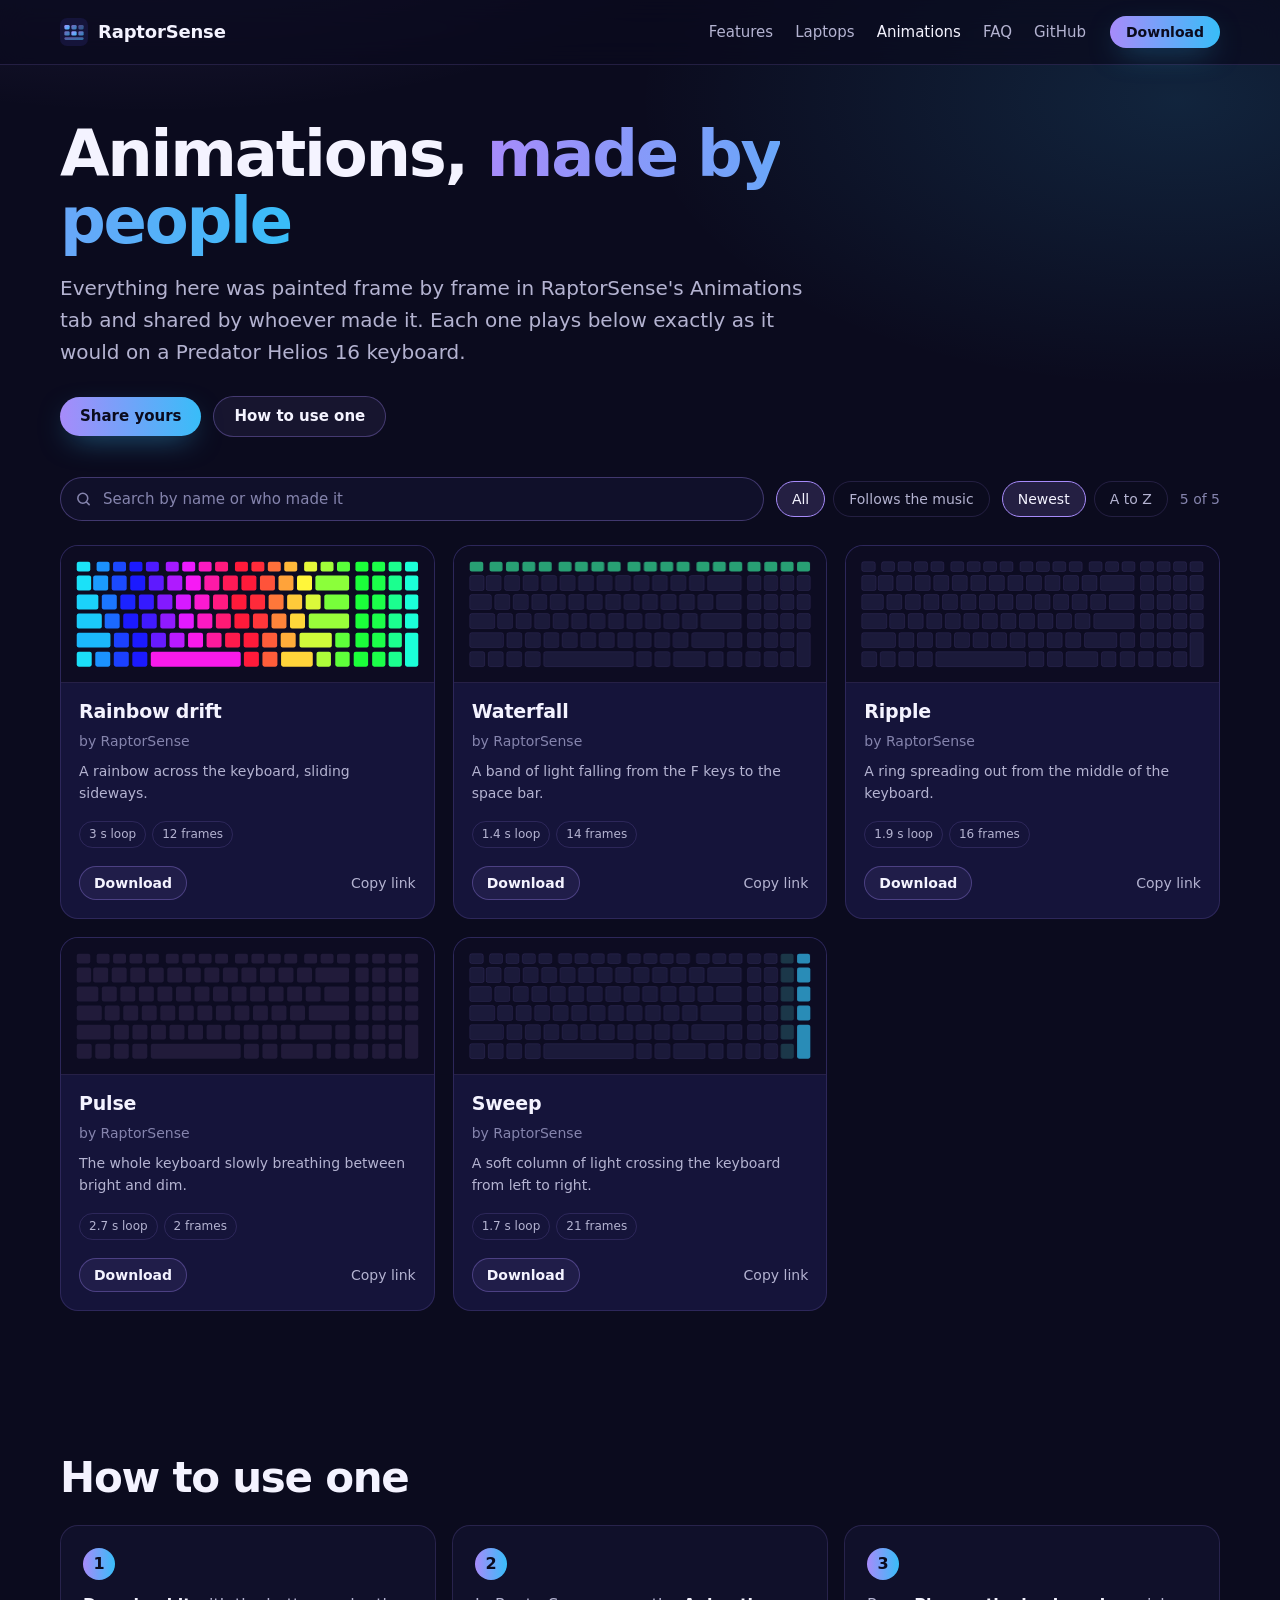
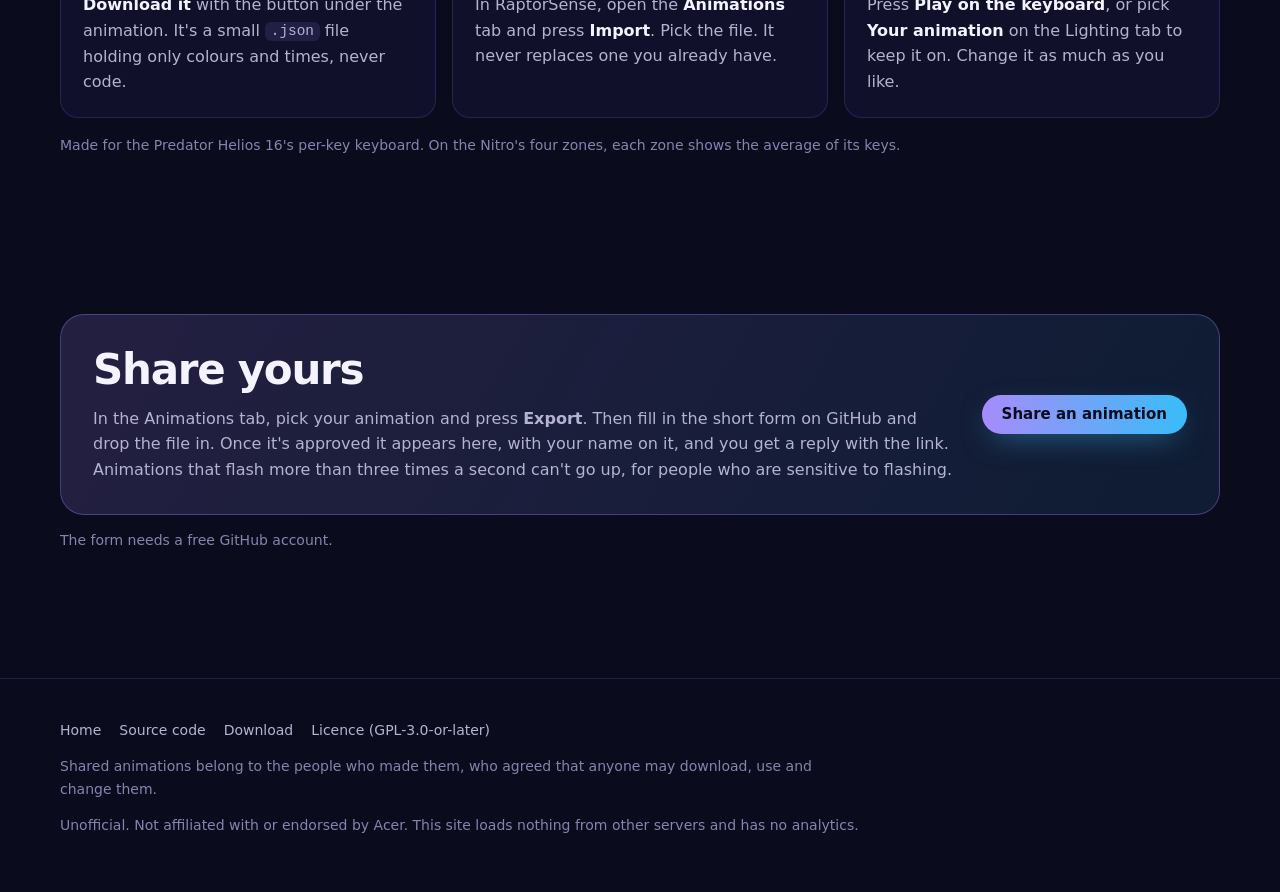
==== site/animations.html @ 30333f9c "A website, with a page of animations people share site/ is published to GitHub Pages (aaronparayil.g" ====
<!doctype html>
<html lang="en">
<head>
  <meta charset="utf-8">
  <meta name="viewport" content="width=device-width, initial-scale=1">
  <title>Animations · RaptorSense</title>
  <meta name="description" content="Keyboard animations made with RaptorSense's animation builder and shared by the people who made them. Watch them play, download one, and share your own.">
  <meta property="og:title" content="RaptorSense animations">
  <meta property="og:description" content="Keyboard animations made in RaptorSense, shared by the people who made them.">
  <meta property="og:image" content="https://aaronparayil.github.io/RaptorSense/media/animations.png">
  <meta name="theme-color" content="#0b0b1e">
  <link rel="icon" href="favicon.svg" type="image/svg+xml">
  <link rel="stylesheet" href="assets/style.css">
  <script type="module" src="assets/animations.js"></script>
</head>
<body>
  <header class="top">
    <div class="wrap">
      <a class="brand" href="./"><svg viewBox="0 0 32 32" aria-hidden="true"><use href="#logo"/></svg>RaptorSense</a>
      <nav class="nav" aria-label="Main">
        <a class="wide" href="./#features">Features</a>
        <a class="wide" href="./#laptops">Laptops</a>
        <a href="animations.html" aria-current="page">Animations</a>
        <a class="wide" href="./#faq">FAQ</a>
        <a href="https://github.com/aaronparayil/RaptorSense">GitHub</a>
      </nav>
      <a class="btn primary" href="https://github.com/aaronparayil/RaptorSense/releases/latest">Download</a>
    </div>
  </header>

  <svg width="0" height="0" style="position:absolute" aria-hidden="true">
    <symbol id="logo" viewBox="0 0 32 32">
      <defs><linearGradient id="lg" x1="0" y1="0" x2="1" y2="1"><stop offset="0" stop-color="#a78bfa"/><stop offset="1" stop-color="#38bdf8"/></linearGradient></defs>
      <rect width="32" height="32" rx="8" fill="#15143a"/>
      <g fill="url(#lg)"><rect x="5" y="8" width="6" height="5" rx="1.5"/><rect x="13" y="8" width="6" height="5" rx="1.5" opacity=".7"/><rect x="21" y="8" width="6" height="5" rx="1.5" opacity=".45"/><rect x="5" y="15" width="6" height="5" rx="1.5" opacity=".7"/><rect x="13" y="15" width="6" height="5" rx="1.5"/><rect x="21" y="15" width="6" height="5" rx="1.5" opacity=".7"/><rect x="5" y="22" width="22" height="3" rx="1.5" opacity=".55"/></g>
    </symbol>
  </svg>

  <main>
    <div class="page-head">
      <div class="wrap">
        <h1>Animations, <span class="grad">made by people</span></h1>
        <p class="lead">Everything here was painted frame by frame in RaptorSense's Animations tab and shared by whoever made it. Each one plays below exactly as it would on a Predator Helios 16 keyboard.</p>
        <div class="actions">
          <a class="btn primary" href="#share">Share yours</a>
          <a class="btn" href="#use">How to use one</a>
        </div>
      </div>
    </div>

    <section class="tight" aria-label="Shared animations">
      <div class="wrap">
        <div class="toolbar">
          <label class="search">
            <span class="visually-hidden">Search animations</span>
            <svg viewBox="0 0 24 24" fill="none" stroke="currentColor" stroke-width="2.2" stroke-linecap="round" aria-hidden="true"><circle cx="11" cy="11" r="7"/><path d="m20 20-3.5-3.5"/></svg>
            <input id="search" type="search" placeholder="Search by name or who made it" autocomplete="off">
          </label>
          <div class="chips" role="group" aria-label="Show">
            <button class="chip" type="button" data-filter="all" aria-pressed="true">All</button>
            <button class="chip" type="button" data-filter="music" aria-pressed="false">Follows the music</button>
          </div>
          <div class="chips" role="group" aria-label="Order">
            <button class="chip" type="button" data-sort="new" aria-pressed="true">Newest</button>
            <button class="chip" type="button" data-sort="name" aria-pressed="false">A to Z</button>
          </div>
          <span class="count" id="count" aria-live="polite"></span>
        </div>
        <div class="anims" id="anims"></div>
        <p class="empty" id="empty" hidden>Nothing matches that. <button class="link-btn" type="button" id="clear">Show everything</button></p>
        <noscript><p class="empty">The animations play with JavaScript on. You can still download them from <a href="https://github.com/aaronparayil/RaptorSense/tree/main/site/animations">the folder on GitHub</a>.</p></noscript>
      </div>
    </section>

    <section id="use">
      <div class="wrap">
        <h2 style="margin-bottom:24px">How to use one</h2>
        <ol class="steps">
          <li><b>Download it</b> with the button under the animation. It's a small <code>.json</code> file holding only colours and times, never code.</li>
          <li>In RaptorSense, open the <b>Animations</b> tab and press <b>Import</b>. Pick the file. It never replaces one you already have.</li>
          <li>Press <b>Play on the keyboard</b>, or pick <b>Your animation</b> on the Lighting tab to keep it on. Change it as much as you like.</li>
        </ol>
        <p class="small" style="margin-top:16px">Made for the Predator Helios 16's per-key keyboard. On the Nitro's four zones, each zone shows the average of its keys.</p>
      </div>
    </section>

    <section id="share">
      <div class="wrap">
        <div class="callout">
          <div>
            <h2>Share yours</h2>
            <p>In the Animations tab, pick your animation and press <b>Export</b>. Then fill in the short form on GitHub and drop the file in. Once it's approved it appears here, with your name on it, and you get a reply with the link. Animations that flash more than three times a second can't go up, for people who are sensitive to flashing.</p>
          </div>
          <div class="actions">
            <a class="btn primary" href="https://github.com/aaronparayil/RaptorSense/issues/new?template=share-animation.yml">Share an animation</a>
          </div>
        </div>
        <p class="small" style="margin-top:14px">The form needs a free GitHub account.</p>
      </div>
    </section>
  </main>

  <footer>
    <div class="wrap">
      <nav aria-label="More">
        <a href="./">Home</a>
        <a href="https://github.com/aaronparayil/RaptorSense">Source code</a>
        <a href="https://github.com/aaronparayil/RaptorSense/releases/latest">Download</a>
        <a href="https://github.com/aaronparayil/RaptorSense/blob/main/LICENSE">Licence (GPL-3.0-or-later)</a>
      </nav>
      <p>Shared animations belong to the people who made them, who agreed that anyone may download, use and change them.</p>
      <p>Unofficial. Not affiliated with or endorsed by Acer. This site loads nothing from other servers and has no analytics.</p>
    </div>
  </footer>
</body>
</html>
---- site/assets/style.css ----
/* RaptorSense website. The "Aurora" look of the app: deep indigo, a violet-to-sky accent, soft cards. */
:root {
  --ground: #0b0b1e;
  --ground-2: #10102a;
  --card: #15143a;
  --card-2: #1b1a48;
  --line: rgba(167, 139, 250, 0.16);
  --line-strong: rgba(167, 139, 250, 0.32);
  --text: #f4f3ff;
  --muted: #b4b3d1;
  --faint: #8584ad;
  --violet: #a78bfa;
  --sky: #38bdf8;
  --warm: #fdba74;
  --accent: linear-gradient(90deg, var(--violet), var(--sky));
  --radius: 18px;
  --radius-s: 12px;
  --shadow: 0 24px 60px -24px rgba(0, 0, 0, 0.7);
  --font: "Segoe UI Variable Text", "Segoe UI", system-ui, -apple-system, "Helvetica Neue", Roboto, sans-serif;
  --font-display: "Segoe UI Variable Display", "Segoe UI", system-ui, -apple-system, "Helvetica Neue", Roboto, sans-serif;
  --mono: ui-monospace, "Cascadia Mono", "SF Mono", Consolas, monospace;
  color-scheme: dark;
}

* { box-sizing: border-box; }

html { scroll-behavior: smooth; scroll-padding-top: 84px; }
@media (prefers-reduced-motion: reduce) { html { scroll-behavior: auto; } }

body {
  margin: 0;
  background:
    radial-gradient(1100px 520px at 12% -8%, rgba(167, 139, 250, 0.20), transparent 60%),
    radial-gradient(900px 480px at 92% 4%, rgba(56, 189, 248, 0.14), transparent 60%),
    var(--ground);
  background-repeat: no-repeat;
  color: var(--text);
  font: 16px/1.6 var(--font);
  -webkit-font-smoothing: antialiased;
}

a { color: var(--sky); text-decoration: none; }
a:hover { text-decoration: underline; text-underline-offset: 3px; }
img { max-width: 100%; display: block; }
code { font-family: var(--mono); font-size: 0.9em; background: rgba(167, 139, 250, 0.12); padding: 0.1em 0.4em; border-radius: 6px; }

:focus-visible { outline: 2px solid var(--sky); outline-offset: 3px; border-radius: 6px; }

.wrap { width: min(1160px, 100% - 32px); margin-inline: auto; }

/* Top bar */
.top {
  position: sticky; top: 0; z-index: 10;
  backdrop-filter: blur(14px); -webkit-backdrop-filter: blur(14px);
  background: rgba(11, 11, 30, 0.72);
  border-bottom: 1px solid var(--line);
}
.top .wrap { display: flex; align-items: center; gap: 24px; height: 64px; }
.brand { display: flex; align-items: center; gap: 10px; color: var(--text); font: 650 18px/1 var(--font-display); letter-spacing: -0.01em; }
.brand:hover { text-decoration: none; }
.brand svg { width: 28px; height: 28px; }
.nav { display: flex; gap: 22px; margin-left: auto; }
.nav a { color: var(--muted); font-size: 15px; }
.nav a:hover, .nav a[aria-current="page"] { color: var(--text); text-decoration: none; }
.top .btn { padding: 9px 16px; font-size: 14px; }
@media (max-width: 760px) {
  .nav { gap: 16px; }
  .nav .wide { display: none; }
  .top .btn { display: none; }
}

/* Buttons */
.btn {
  display: inline-flex; align-items: center; gap: 8px;
  padding: 12px 20px; border-radius: 999px;
  font: 600 15px/1 var(--font); color: var(--text);
  border: 1px solid var(--line-strong); background: rgba(167, 139, 250, 0.08);
  cursor: pointer; transition: background 0.15s, border-color 0.15s, transform 0.15s;
}
.btn:hover { text-decoration: none; background: rgba(167, 139, 250, 0.16); border-color: var(--violet); }
.btn.primary { border: 0; color: #0b0b1e; background: var(--accent); box-shadow: 0 10px 30px -10px rgba(56, 189, 248, 0.55); }
.btn.primary:hover { transform: translateY(-1px); }
.btn svg { width: 18px; height: 18px; }

/* Hero */
.hero { padding: 72px 0 40px; }
.hero .wrap { display: grid; gap: 40px; }
.eyebrow { display: inline-flex; flex-wrap: wrap; gap: 8px; margin: 0 0 18px; padding: 0; list-style: none; }
.eyebrow li { font-size: 13px; color: var(--muted); padding: 5px 12px; border: 1px solid var(--line); border-radius: 999px; background: rgba(21, 20, 58, 0.6); }
h1 { font: 700 clamp(36px, 5.4vw, 64px)/1.04 var(--font-display); letter-spacing: -0.035em; margin: 0 0 18px; max-width: 15ch; }
h1 .grad, h2 .grad { background: var(--accent); -webkit-background-clip: text; background-clip: text; color: transparent; }
.lead { font-size: clamp(17px, 1.6vw, 20px); color: var(--muted); max-width: 60ch; margin: 0 0 28px; }
.actions { display: flex; flex-wrap: wrap; gap: 12px; align-items: center; }
.small { font-size: 14px; color: var(--faint); }
.hero .small { margin-top: 16px; }

.stage {
  position: relative; padding: clamp(14px, 2.4vw, 28px);
  border-radius: 26px; border: 1px solid var(--line);
  background: linear-gradient(180deg, rgba(27, 26, 72, 0.85), rgba(16, 16, 42, 0.9));
  box-shadow: var(--shadow);
}
.stage canvas { width: 100%; height: auto; display: block; }
.now-playing { display: flex; align-items: center; justify-content: space-between; gap: 12px; margin-top: 14px; font-size: 14px; color: var(--muted); }
.now-playing a { color: var(--text); font-weight: 600; }
.dots { display: flex; gap: 6px; }
.dots button { width: 9px; height: 9px; padding: 0; border-radius: 50%; border: 0; background: var(--line-strong); cursor: pointer; }
.dots button[aria-current="true"] { background: var(--sky); }

/* Numbers */
.stats { display: grid; grid-template-columns: repeat(4, 1fr); gap: 1px; background: var(--line); border: 1px solid var(--line); border-radius: var(--radius); overflow: hidden; margin: 40px 0 0; }
.stats div { background: var(--ground-2); padding: 20px 22px; }
.stats b { display: block; font: 700 30px/1.1 var(--font-display); letter-spacing: -0.02em; }
.stats span { color: var(--muted); font-size: 14px; }
@media (max-width: 760px) { .stats { grid-template-columns: repeat(2, 1fr); } }

/* Sections */
section { padding: 72px 0; }
section.tight { padding-top: 24px; }
h2 { font: 700 clamp(28px, 3.4vw, 42px)/1.1 var(--font-display); letter-spacing: -0.03em; margin: 0 0 12px; }
h3 { font: 650 19px/1.3 var(--font-display); margin: 0 0 6px; letter-spacing: -0.01em; }
.section-head { display: flex; flex-wrap: wrap; align-items: end; justify-content: space-between; gap: 16px 32px; margin-bottom: 32px; }
.section-head p { color: var(--muted); max-width: 62ch; margin: 0; }

.shot { border-radius: var(--radius); border: 1px solid var(--line); overflow: hidden; box-shadow: var(--shadow); background: var(--card); }
.shot figcaption { padding: 12px 16px; font-size: 14px; color: var(--muted); border-top: 1px solid var(--line); }
.media-pair { display: grid; grid-template-columns: 1.55fr 1fr; gap: 20px; align-items: start; }
@media (max-width: 860px) { .media-pair { grid-template-columns: 1fr; } }

.grid { display: grid; gap: 16px; grid-template-columns: repeat(auto-fill, minmax(320px, 1fr)); }
.card { background: linear-gradient(180deg, var(--card), rgba(21, 20, 58, 0.6)); border: 1px solid var(--line); border-radius: var(--radius); padding: 22px; }
.card p { margin: 0; color: var(--muted); font-size: 15px; }
.icon { width: 40px; height: 40px; border-radius: 12px; display: grid; place-items: center; margin-bottom: 14px; background: rgba(167, 139, 250, 0.14); color: var(--violet); }
.icon svg { width: 22px; height: 22px; }
.icon.sky { background: rgba(56, 189, 248, 0.14); color: var(--sky); }

/* Laptops */
.table-wrap { overflow-x: auto; border: 1px solid var(--line); border-radius: var(--radius); background: var(--ground-2); }
table { border-collapse: collapse; width: 100%; min-width: 620px; font-size: 15px; }
th, td { text-align: left; padding: 14px 18px; border-bottom: 1px solid var(--line); vertical-align: top; }
th { font-weight: 600; color: var(--text); background: var(--card); }
td { color: var(--muted); }
tr:last-child td { border-bottom: 0; }
td:first-child { color: var(--text); font-weight: 550; white-space: nowrap; }
.yes { color: #86efac; }
.no { color: var(--faint); }
.split { display: grid; grid-template-columns: 1fr 1fr; gap: 16px; margin-top: 16px; }
@media (max-width: 760px) { .split { grid-template-columns: 1fr; } }

/* FAQ */
.faq { display: grid; gap: 10px; max-width: 860px; }
details { background: var(--ground-2); border: 1px solid var(--line); border-radius: var(--radius-s); padding: 0 20px; }
details[open] { background: var(--card); }
summary { cursor: pointer; padding: 16px 0; font-weight: 600; list-style: none; display: flex; justify-content: space-between; gap: 16px; }
summary::-webkit-details-marker { display: none; }
summary::after { content: "+"; color: var(--violet); font-size: 20px; line-height: 1; }
details[open] summary::after { content: "–"; }
details p { margin: 0 0 16px; color: var(--muted); }

/* Footer */
footer { border-top: 1px solid var(--line); padding: 40px 0 56px; margin-top: 40px; color: var(--faint); font-size: 14px; }
footer .wrap { display: grid; gap: 14px; }
footer p { margin: 0; max-width: 90ch; }
footer nav { display: flex; flex-wrap: wrap; gap: 18px; }
footer nav a { color: var(--muted); }

/* Animations page */
.page-head { padding: 56px 0 8px; }
.page-head h1 { max-width: 20ch; }
.toolbar { display: flex; flex-wrap: wrap; gap: 12px; align-items: center; margin: 8px 0 24px; }
.search { flex: 1 1 260px; position: relative; }
.search input {
  width: 100%; padding: 12px 16px 12px 42px; border-radius: 999px; border: 1px solid var(--line-strong);
  background: var(--ground-2); color: var(--text); font: 15px var(--font);
}
.search input::placeholder { color: var(--faint); }
.search svg { position: absolute; left: 15px; top: 50%; translate: 0 -50%; width: 17px; height: 17px; color: var(--faint); pointer-events: none; }
.chips { display: flex; gap: 8px; flex-wrap: wrap; }
.chip { padding: 9px 15px; border-radius: 999px; border: 1px solid var(--line); background: transparent; color: var(--muted); font: 500 14px var(--font); cursor: pointer; }
.chip[aria-pressed="true"] { color: var(--text); border-color: var(--violet); background: rgba(167, 139, 250, 0.16); }
.count { color: var(--faint); font-size: 14px; margin-left: auto; }

.anims { display: grid; gap: 18px; grid-template-columns: repeat(auto-fill, minmax(320px, 1fr)); }
@media (max-width: 400px) { .anims { grid-template-columns: 1fr; } }
.anim { display: flex; flex-direction: column; background: var(--card); border: 1px solid var(--line); border-radius: var(--radius); overflow: hidden; transition: border-color 0.2s, transform 0.2s; }
.anim:hover { border-color: var(--line-strong); }
.anim.target { border-color: var(--sky); box-shadow: 0 0 0 3px rgba(56, 189, 248, 0.25); }
.anim .screen { position: relative; padding: 14px; background: #0d0c22; border-bottom: 1px solid var(--line); cursor: pointer; }
.anim canvas { width: 100%; height: auto; display: block; }
.anim .play { position: absolute; inset: 0; display: none; place-items: center; background: transparent; border: 0; color: var(--text); cursor: pointer; }
.anim .play span { padding: 8px 14px; border-radius: 999px; background: rgba(11, 11, 30, 0.8); border: 1px solid var(--line-strong); font: 600 13px var(--font); }
.still .anim .play { display: grid; }
.still .anim.playing .play { display: none; }
.anim .body { padding: 16px 18px 18px; display: flex; flex-direction: column; gap: 6px; flex: 1; }
.anim h3 { margin: 0; overflow-wrap: anywhere; }
.anim .by { font-size: 14px; color: var(--faint); margin: 0; overflow-wrap: anywhere; }
.anim .about { font-size: 14px; color: var(--muted); margin: 2px 0 0; overflow-wrap: anywhere; }
.tags { display: flex; flex-wrap: wrap; gap: 6px; margin-top: auto; padding-top: 10px; }
.tag { font-size: 12px; color: var(--muted); padding: 3px 9px; border-radius: 999px; border: 1px solid var(--line); }
.tag.music { color: var(--sky); border-color: rgba(56, 189, 248, 0.35); }
.anim .foot { display: flex; align-items: center; justify-content: space-between; gap: 10px; padding-top: 12px; }
.anim .btn { padding: 9px 14px; font-size: 14px; }
.link-btn { background: none; border: 0; color: var(--muted); font: 14px var(--font); cursor: pointer; padding: 6px 0; }
.link-btn:hover { color: var(--text); }
.empty { padding: 48px; text-align: center; color: var(--muted); border: 1px dashed var(--line-strong); border-radius: var(--radius); }

.steps { counter-reset: step; display: grid; gap: 16px; grid-template-columns: repeat(auto-fit, minmax(240px, 1fr)); padding: 0; margin: 0; list-style: none; }
.steps li { counter-increment: step; background: var(--ground-2); border: 1px solid var(--line); border-radius: var(--radius); padding: 22px; color: var(--muted); }
.steps li::before { content: counter(step); display: grid; place-items: center; width: 32px; height: 32px; margin-bottom: 12px; border-radius: 50%; background: var(--accent); color: #0b0b1e; font-weight: 700; }
.steps b { color: var(--text); }
.callout { display: grid; grid-template-columns: 1fr auto; gap: 24px; align-items: center; padding: 32px; border-radius: 24px; border: 1px solid var(--line-strong); background: linear-gradient(120deg, rgba(167, 139, 250, 0.16), rgba(56, 189, 248, 0.10)); }
.callout p { color: var(--muted); margin: 0; }
@media (max-width: 760px) { .callout { grid-template-columns: 1fr; } }

.visually-hidden { position: absolute; width: 1px; height: 1px; overflow: hidden; clip: rect(0 0 0 0); white-space: nowrap; }
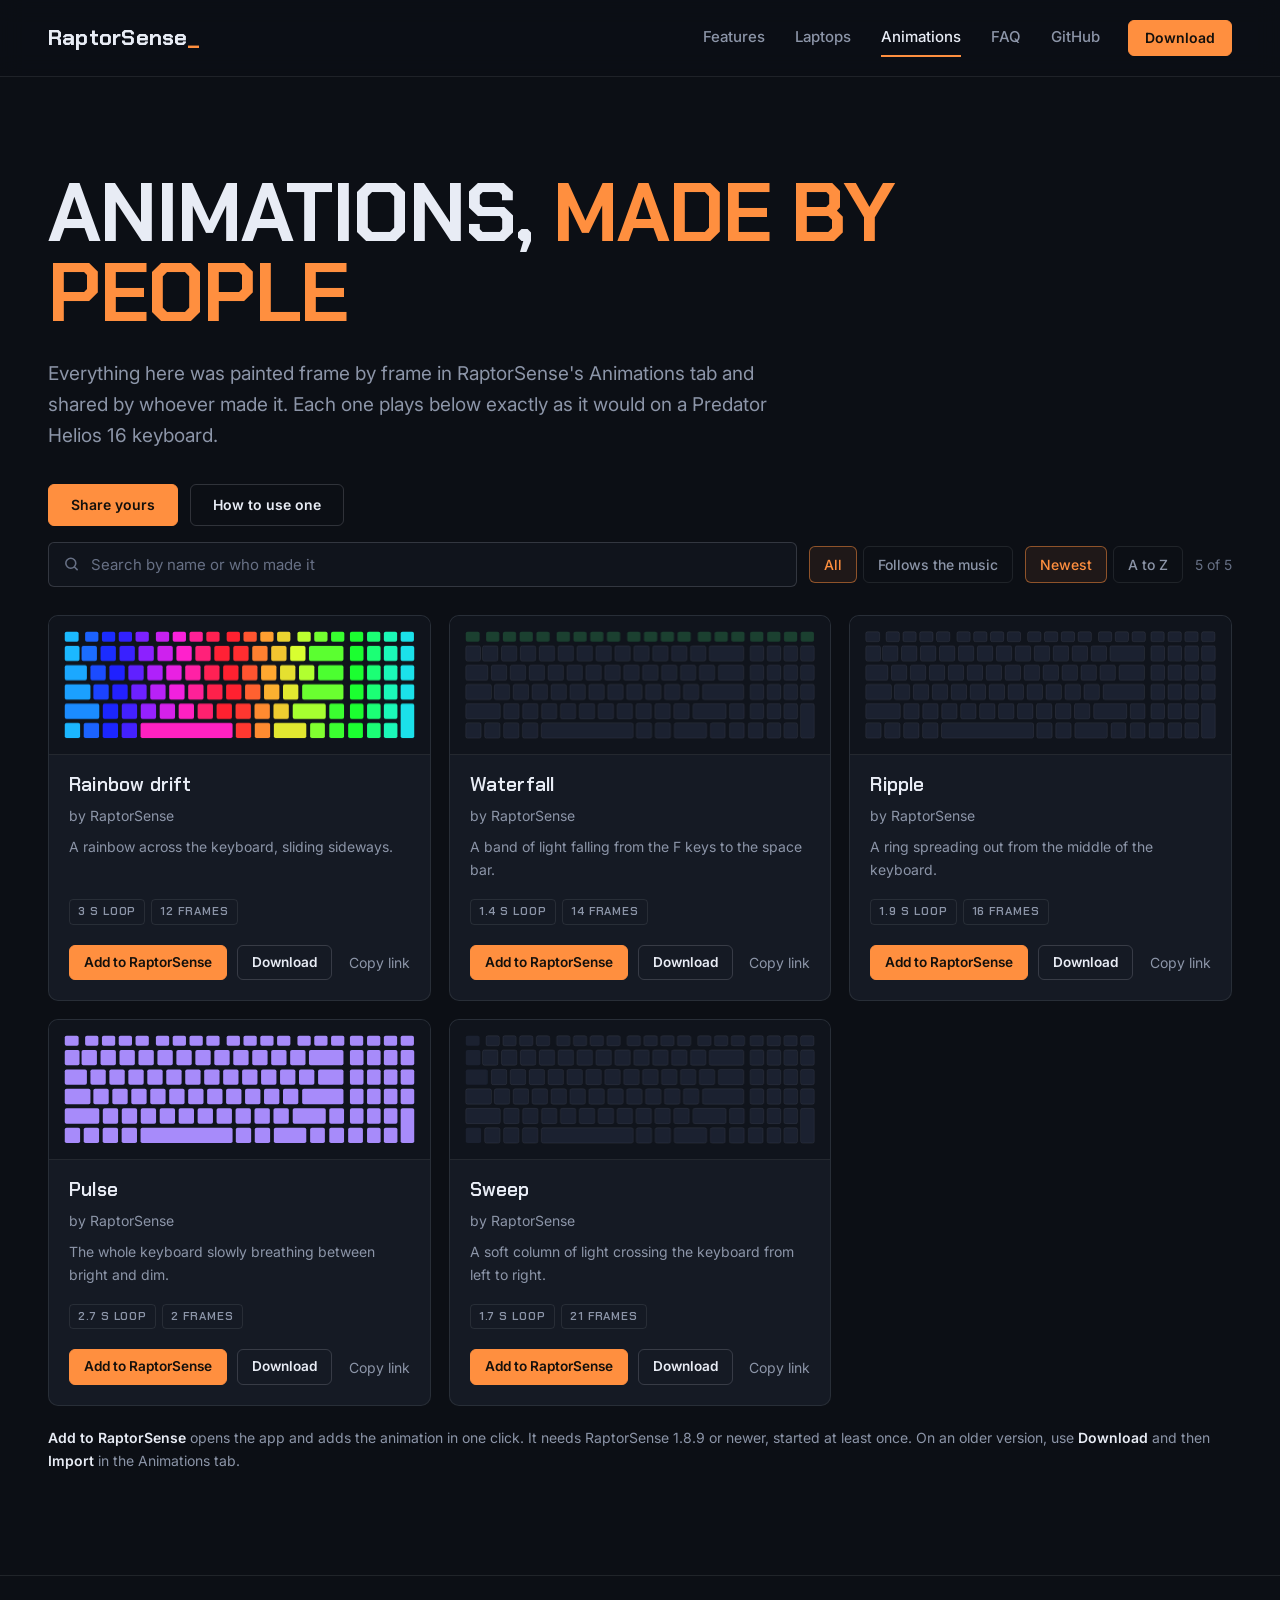
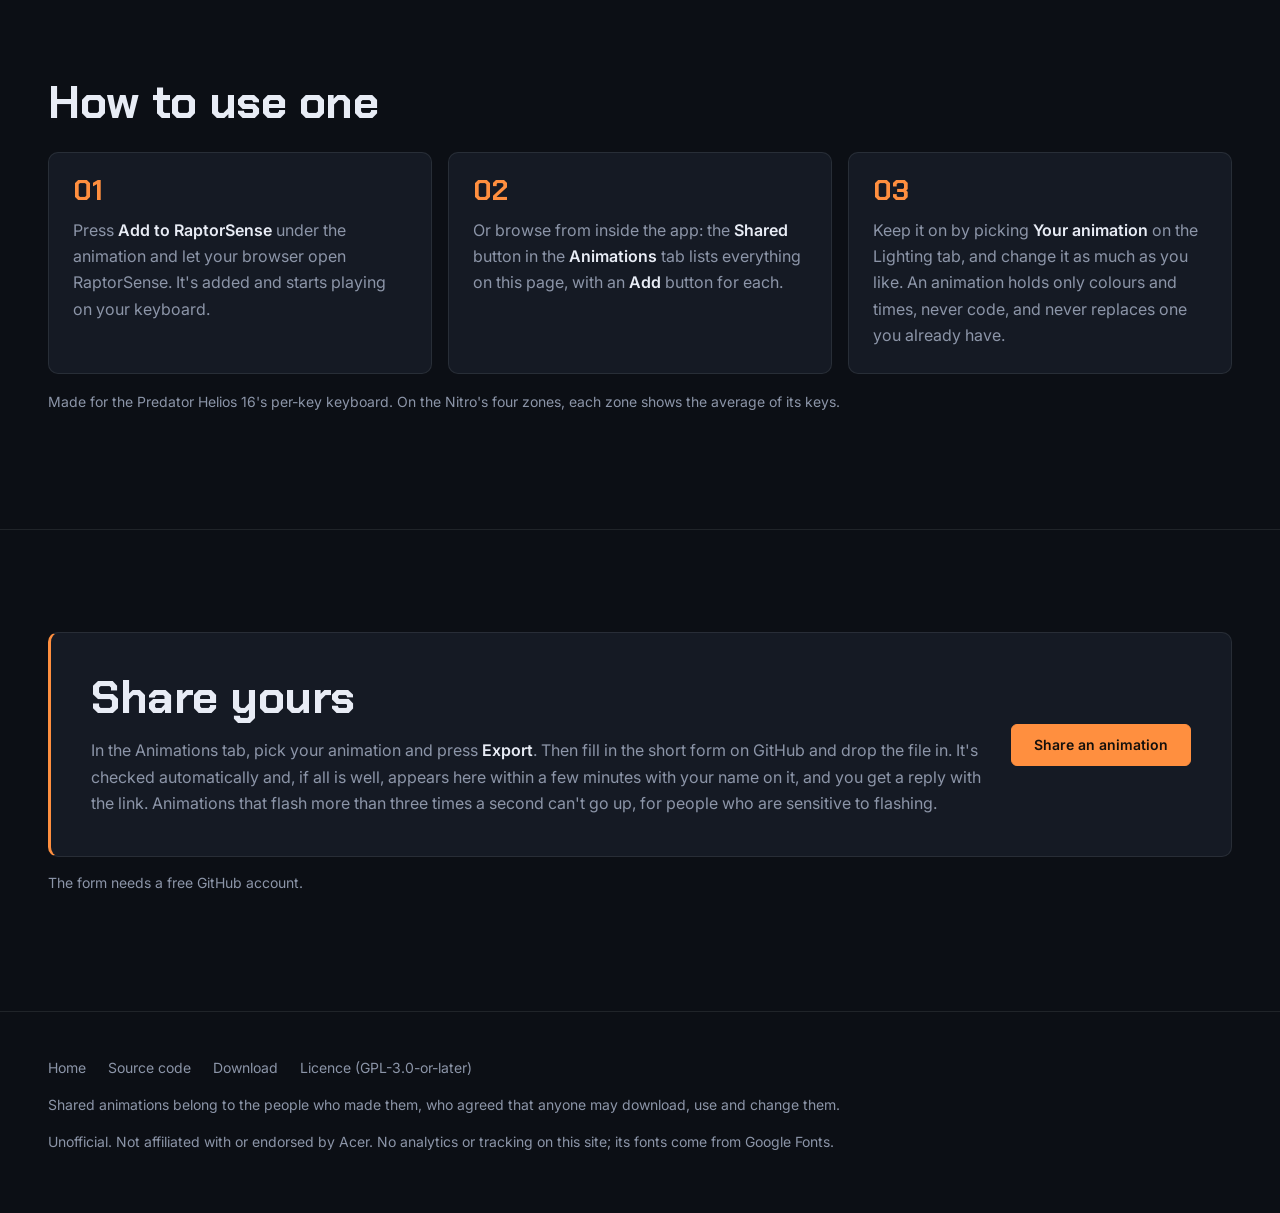
==== commit 3d8b0e71: "Shared animations go up by themselves and into the app in one click The website (site/) now approves" ====
--- a/site/animations.html
+++ b/site/animations.html
@@ -8,15 +8,18 @@
   <meta property="og:title" content="RaptorSense animations">
   <meta property="og:description" content="Keyboard animations made in RaptorSense, shared by the people who made them.">
   <meta property="og:image" content="https://aaronparayil.github.io/RaptorSense/media/animations.png">
-  <meta name="theme-color" content="#0b0b1e">
+  <meta name="theme-color" content="#0c0f15">
   <link rel="icon" href="favicon.svg" type="image/svg+xml">
+  <link rel="preconnect" href="https://fonts.googleapis.com">
+  <link rel="preconnect" href="https://fonts.gstatic.com" crossorigin>
+  <link rel="stylesheet" href="https://fonts.googleapis.com/css2?family=Chakra+Petch:wght@500;600;700&family=Inter:wght@400;500;600;700&display=swap">
   <link rel="stylesheet" href="assets/style.css">
   <script type="module" src="assets/animations.js"></script>
 </head>
 <body>
   <header class="top">
     <div class="wrap">
-      <a class="brand" href="./"><svg viewBox="0 0 32 32" aria-hidden="true"><use href="#logo"/></svg>RaptorSense</a>
+      <a class="brand" href="./">RaptorSense</a>
       <nav class="nav" aria-label="Main">
         <a class="wide" href="./#features">Features</a>
         <a class="wide" href="./#laptops">Laptops</a>
@@ -28,13 +31,6 @@
     </div>
   </header>
 
-  <svg width="0" height="0" style="position:absolute" aria-hidden="true">
-    <symbol id="logo" viewBox="0 0 32 32">
-      <defs><linearGradient id="lg" x1="0" y1="0" x2="1" y2="1"><stop offset="0" stop-color="#a78bfa"/><stop offset="1" stop-color="#38bdf8"/></linearGradient></defs>
-      <rect width="32" height="32" rx="8" fill="#15143a"/>
-      <g fill="url(#lg)"><rect x="5" y="8" width="6" height="5" rx="1.5"/><rect x="13" y="8" width="6" height="5" rx="1.5" opacity=".7"/><rect x="21" y="8" width="6" height="5" rx="1.5" opacity=".45"/><rect x="5" y="15" width="6" height="5" rx="1.5" opacity=".7"/><rect x="13" y="15" width="6" height="5" rx="1.5"/><rect x="21" y="15" width="6" height="5" rx="1.5" opacity=".7"/><rect x="5" y="22" width="22" height="3" rx="1.5" opacity=".55"/></g>
-    </symbol>
-  </svg>
 
   <main>
     <div class="page-head">
@@ -67,6 +63,7 @@
           <span class="count" id="count" aria-live="polite"></span>
         </div>
         <div class="anims" id="anims"></div>
+        <p class="note"><b>Add to RaptorSense</b> opens the app and adds the animation in one click. It needs RaptorSense 1.8.9 or newer, started at least once. On an older version, use <b>Download</b> and then <b>Import</b> in the Animations tab.</p>
         <p class="empty" id="empty" hidden>Nothing matches that. <button class="link-btn" type="button" id="clear">Show everything</button></p>
         <noscript><p class="empty">The animations play with JavaScript on. You can still download them from <a href="https://github.com/aaronparayil/RaptorSense/tree/main/site/animations">the folder on GitHub</a>.</p></noscript>
       </div>
@@ -76,9 +73,9 @@
       <div class="wrap">
         <h2 style="margin-bottom:24px">How to use one</h2>
         <ol class="steps">
-          <li><b>Download it</b> with the button under the animation. It's a small <code>.json</code> file holding only colours and times, never code.</li>
-          <li>In RaptorSense, open the <b>Animations</b> tab and press <b>Import</b>. Pick the file. It never replaces one you already have.</li>
-          <li>Press <b>Play on the keyboard</b>, or pick <b>Your animation</b> on the Lighting tab to keep it on. Change it as much as you like.</li>
+          <li>Press <b>Add to RaptorSense</b> under the animation and let your browser open RaptorSense. It's added and starts playing on your keyboard.</li>
+          <li>Or browse from inside the app: the <b>Shared</b> button in the <b>Animations</b> tab lists everything on this page, with an <b>Add</b> button for each.</li>
+          <li>Keep it on by picking <b>Your animation</b> on the Lighting tab, and change it as much as you like. An animation holds only colours and times, never code, and never replaces one you already have.</li>
         </ol>
         <p class="small" style="margin-top:16px">Made for the Predator Helios 16's per-key keyboard. On the Nitro's four zones, each zone shows the average of its keys.</p>
       </div>
@@ -89,7 +86,7 @@
         <div class="callout">
           <div>
             <h2>Share yours</h2>
-            <p>In the Animations tab, pick your animation and press <b>Export</b>. Then fill in the short form on GitHub and drop the file in. Once it's approved it appears here, with your name on it, and you get a reply with the link. Animations that flash more than three times a second can't go up, for people who are sensitive to flashing.</p>
+            <p>In the Animations tab, pick your animation and press <b>Export</b>. Then fill in the short form on GitHub and drop the file in. It's checked automatically and, if all is well, appears here within a few minutes with your name on it, and you get a reply with the link. Animations that flash more than three times a second can't go up, for people who are sensitive to flashing.</p>
           </div>
           <div class="actions">
             <a class="btn primary" href="https://github.com/aaronparayil/RaptorSense/issues/new?template=share-animation.yml">Share an animation</a>
@@ -109,7 +106,7 @@
         <a href="https://github.com/aaronparayil/RaptorSense/blob/main/LICENSE">Licence (GPL-3.0-or-later)</a>
       </nav>
       <p>Shared animations belong to the people who made them, who agreed that anyone may download, use and change them.</p>
-      <p>Unofficial. Not affiliated with or endorsed by Acer. This site loads nothing from other servers and has no analytics.</p>
+      <p>Unofficial. Not affiliated with or endorsed by Acer. No analytics or tracking on this site; its fonts come from Google Fonts.</p>
     </div>
   </footer>
 </body>
--- a/site/assets/style.css
+++ b/site/assets/style.css
@@ -1,215 +1,235 @@
-/* RaptorSense website. The "Aurora" look of the app: deep indigo, a violet-to-sky accent, soft cards. */
+/* RaptorSense website, in the look of aaronkp.tech: near-black blue-grey, one orange accent, Chakra Petch headings
+   over Inter, thin lines and small corners. */
 :root {
-  --ground: #0b0b1e;
-  --ground-2: #10102a;
-  --card: #15143a;
-  --card-2: #1b1a48;
-  --line: rgba(167, 139, 250, 0.16);
-  --line-strong: rgba(167, 139, 250, 0.32);
-  --text: #f4f3ff;
-  --muted: #b4b3d1;
-  --faint: #8584ad;
-  --violet: #a78bfa;
-  --sky: #38bdf8;
-  --warm: #fdba74;
-  --accent: linear-gradient(90deg, var(--violet), var(--sky));
-  --radius: 18px;
-  --radius-s: 12px;
-  --shadow: 0 24px 60px -24px rgba(0, 0, 0, 0.7);
-  --font: "Segoe UI Variable Text", "Segoe UI", system-ui, -apple-system, "Helvetica Neue", Roboto, sans-serif;
-  --font-display: "Segoe UI Variable Display", "Segoe UI", system-ui, -apple-system, "Helvetica Neue", Roboto, sans-serif;
+  --bg: #0c0f15;
+  --bg-alt: #10141c;
+  --panel: #151a24;
+  --panel-2: #1b2130;
+  --line: rgba(232, 236, 245, 0.09);
+  --line-2: rgba(232, 236, 245, 0.16);
+  --text: #e8ecf5;
+  --muted: #8c95a8;
+  --faint: #677085;
+  --accent: #ff8f3f;
+  --accent-hi: #ffa866;
+  --on-accent: #14100c;
+  --ok: #3ddc97;
+  --radius: 10px;
+  --radius-s: 6px;
+  --gutter: clamp(1.25rem, 4vw, 3rem);
+  --ease-out: cubic-bezier(0.22, 1, 0.36, 1);
+  --font-body: "Inter", "Segoe UI", system-ui, sans-serif;
+  --font-head: "Chakra Petch", "Segoe UI", system-ui, sans-serif;
   --mono: ui-monospace, "Cascadia Mono", "SF Mono", Consolas, monospace;
   color-scheme: dark;
 }
 
 * { box-sizing: border-box; }
 
-html { scroll-behavior: smooth; scroll-padding-top: 84px; }
+html { scroll-behavior: smooth; scroll-padding-top: 92px; }
 @media (prefers-reduced-motion: reduce) { html { scroll-behavior: auto; } }
 
 body {
   margin: 0;
-  background:
-    radial-gradient(1100px 520px at 12% -8%, rgba(167, 139, 250, 0.20), transparent 60%),
-    radial-gradient(900px 480px at 92% 4%, rgba(56, 189, 248, 0.14), transparent 60%),
-    var(--ground);
-  background-repeat: no-repeat;
+  background: var(--bg);
   color: var(--text);
-  font: 16px/1.6 var(--font);
+  font: 16px/1.65 var(--font-body);
   -webkit-font-smoothing: antialiased;
 }
 
-a { color: var(--sky); text-decoration: none; }
-a:hover { text-decoration: underline; text-underline-offset: 3px; }
+a { color: var(--accent); text-decoration: none; }
+a:hover { color: var(--accent-hi); text-decoration: underline; text-underline-offset: 3px; }
 img { max-width: 100%; display: block; }
-code { font-family: var(--mono); font-size: 0.9em; background: rgba(167, 139, 250, 0.12); padding: 0.1em 0.4em; border-radius: 6px; }
-
-:focus-visible { outline: 2px solid var(--sky); outline-offset: 3px; border-radius: 6px; }
-
-.wrap { width: min(1160px, 100% - 32px); margin-inline: auto; }
+b, strong { color: var(--text); font-weight: 600; }
+code { font-family: var(--mono); font-size: 0.88em; background: var(--panel-2); border: 1px solid var(--line); padding: 0.1em 0.4em; border-radius: 4px; color: var(--text); }
+::selection { background: var(--accent); color: var(--on-accent); }
+
+:focus-visible { outline: 2px solid var(--accent); outline-offset: 3px; border-radius: 4px; }
+
+.wrap { width: min(1200px, 100% - 2 * var(--gutter)); margin-inline: auto; }
 
 /* Top bar */
 .top {
   position: sticky; top: 0; z-index: 10;
-  backdrop-filter: blur(14px); -webkit-backdrop-filter: blur(14px);
-  background: rgba(11, 11, 30, 0.72);
+  background: rgba(12, 15, 21, 0.86);
+  backdrop-filter: blur(12px); -webkit-backdrop-filter: blur(12px);
   border-bottom: 1px solid var(--line);
 }
-.top .wrap { display: flex; align-items: center; gap: 24px; height: 64px; }
-.brand { display: flex; align-items: center; gap: 10px; color: var(--text); font: 650 18px/1 var(--font-display); letter-spacing: -0.01em; }
-.brand:hover { text-decoration: none; }
-.brand svg { width: 28px; height: 28px; }
-.nav { display: flex; gap: 22px; margin-left: auto; }
-.nav a { color: var(--muted); font-size: 15px; }
-.nav a:hover, .nav a[aria-current="page"] { color: var(--text); text-decoration: none; }
-.top .btn { padding: 9px 16px; font-size: 14px; }
-@media (max-width: 760px) {
-  .nav { gap: 16px; }
+.top .wrap { display: flex; align-items: center; gap: 28px; height: 76px; }
+.brand { color: var(--text); font: 700 22px/1 var(--font-head); letter-spacing: 0.01em; }
+.brand::after { content: "_"; color: var(--accent); margin-left: 1px; }
+.brand:hover { color: var(--text); text-decoration: none; }
+.nav { display: flex; gap: 30px; margin-left: auto; }
+.nav a { color: var(--muted); font-size: 15px; font-weight: 500; padding: 6px 0; border-bottom: 2px solid transparent; transition: color 0.18s ease, border-color 0.18s ease; }
+.nav a:hover { color: var(--text); text-decoration: none; }
+.nav a[aria-current="page"] { color: var(--text); border-bottom-color: var(--accent); }
+.top .btn { padding: 10px 16px; }
+@media (max-width: 780px) {
+  .top .wrap { height: 64px; gap: 18px; }
+  .nav { gap: 18px; }
   .nav .wide { display: none; }
   .top .btn { display: none; }
 }
 
-/* Buttons */
+/* Buttons: solid orange, or a quiet outline */
 .btn {
   display: inline-flex; align-items: center; gap: 8px;
-  padding: 12px 20px; border-radius: 999px;
-  font: 600 15px/1 var(--font); color: var(--text);
-  border: 1px solid var(--line-strong); background: rgba(167, 139, 250, 0.08);
-  cursor: pointer; transition: background 0.15s, border-color 0.15s, transform 0.15s;
-}
-.btn:hover { text-decoration: none; background: rgba(167, 139, 250, 0.16); border-color: var(--violet); }
-.btn.primary { border: 0; color: #0b0b1e; background: var(--accent); box-shadow: 0 10px 30px -10px rgba(56, 189, 248, 0.55); }
-.btn.primary:hover { transform: translateY(-1px); }
-.btn svg { width: 18px; height: 18px; }
+  padding: 13px 22px; border-radius: var(--radius-s);
+  font: 600 14px/1 var(--font-body); color: var(--text);
+  border: 1px solid var(--line-2); background: transparent;
+  cursor: pointer; transition: background 0.18s ease, border-color 0.18s ease, color 0.18s ease;
+}
+.btn:hover { text-decoration: none; color: var(--text); border-color: var(--muted); background: var(--panel); }
+.btn.primary { color: var(--on-accent); background: var(--accent); border-color: var(--accent); }
+.btn.primary:hover { color: var(--on-accent); background: var(--accent-hi); border-color: var(--accent-hi); }
+.btn svg { width: 17px; height: 17px; }
+
+/* Type */
+.eyebrow { display: flex; flex-wrap: wrap; gap: 6px 18px; margin: 0 0 22px; padding: 0; list-style: none; }
+.eyebrow li, .kicker { font: 600 13.6px/1.4 var(--font-head); letter-spacing: 0.12em; text-transform: uppercase; color: var(--muted); }
+.eyebrow li + li::before { content: "·"; margin-right: 18px; color: var(--faint); }
+.kicker { display: block; margin-bottom: 14px; }
+h1 { font: 700 clamp(40px, 6.4vw, 88px)/0.98 var(--font-head); letter-spacing: -0.015em; text-transform: uppercase; margin: 0 0 24px; max-width: 14ch; }
+h1 .grad, h2 .grad { color: var(--accent); }
+h2 { font: 700 clamp(30px, 3.6vw, 46px)/1.08 var(--font-head); letter-spacing: -0.01em; margin: 0 0 14px; }
+h3 { font: 600 19px/1.3 var(--font-head); margin: 0 0 8px; letter-spacing: 0.01em; }
+.lead { font-size: clamp(17px, 1.5vw, 19px); color: var(--muted); max-width: 60ch; margin: 0 0 32px; }
+.actions { display: flex; flex-wrap: wrap; gap: 12px; align-items: center; }
+.small { font-size: 14px; color: var(--muted); }
+.hero .small { margin-top: 18px; }
 
 /* Hero */
-.hero { padding: 72px 0 40px; }
-.hero .wrap { display: grid; gap: 40px; }
-.eyebrow { display: inline-flex; flex-wrap: wrap; gap: 8px; margin: 0 0 18px; padding: 0; list-style: none; }
-.eyebrow li { font-size: 13px; color: var(--muted); padding: 5px 12px; border: 1px solid var(--line); border-radius: 999px; background: rgba(21, 20, 58, 0.6); }
-h1 { font: 700 clamp(36px, 5.4vw, 64px)/1.04 var(--font-display); letter-spacing: -0.035em; margin: 0 0 18px; max-width: 15ch; }
-h1 .grad, h2 .grad { background: var(--accent); -webkit-background-clip: text; background-clip: text; color: transparent; }
-.lead { font-size: clamp(17px, 1.6vw, 20px); color: var(--muted); max-width: 60ch; margin: 0 0 28px; }
-.actions { display: flex; flex-wrap: wrap; gap: 12px; align-items: center; }
-.small { font-size: 14px; color: var(--faint); }
-.hero .small { margin-top: 16px; }
-
+.hero { padding: clamp(56px, 9vw, 110px) 0 40px; }
+.hero .wrap { display: grid; gap: 48px; }
+
+/* The keyboard stage, with the orange corner marks of the portfolio's photo */
 .stage {
-  position: relative; padding: clamp(14px, 2.4vw, 28px);
-  border-radius: 26px; border: 1px solid var(--line);
-  background: linear-gradient(180deg, rgba(27, 26, 72, 0.85), rgba(16, 16, 42, 0.9));
-  box-shadow: var(--shadow);
-}
+  position: relative; margin: 0; padding: clamp(14px, 2.4vw, 30px);
+  border-radius: var(--radius); border: 1px solid var(--line);
+  background: var(--panel);
+}
+.stage::before, .stage::after { content: ""; position: absolute; width: 26px; height: 26px; border: 0 solid var(--accent); pointer-events: none; }
+.stage::before { top: 12px; left: 12px; border-top-width: 3px; border-left-width: 3px; }
+.stage::after { right: 12px; bottom: 12px; border-right-width: 3px; border-bottom-width: 3px; }
 .stage canvas { width: 100%; height: auto; display: block; }
-.now-playing { display: flex; align-items: center; justify-content: space-between; gap: 12px; margin-top: 14px; font-size: 14px; color: var(--muted); }
+.now-playing { display: flex; align-items: center; justify-content: space-between; gap: 12px; margin-top: 16px; font-size: 14px; color: var(--muted); }
 .now-playing a { color: var(--text); font-weight: 600; }
 .dots { display: flex; gap: 6px; }
-.dots button { width: 9px; height: 9px; padding: 0; border-radius: 50%; border: 0; background: var(--line-strong); cursor: pointer; }
-.dots button[aria-current="true"] { background: var(--sky); }
+.dots button { width: 18px; height: 4px; padding: 0; border-radius: 2px; border: 0; background: var(--line-2); cursor: pointer; }
+.dots button[aria-current="true"] { background: var(--accent); }
 
 /* Numbers */
-.stats { display: grid; grid-template-columns: repeat(4, 1fr); gap: 1px; background: var(--line); border: 1px solid var(--line); border-radius: var(--radius); overflow: hidden; margin: 40px 0 0; }
-.stats div { background: var(--ground-2); padding: 20px 22px; }
-.stats b { display: block; font: 700 30px/1.1 var(--font-display); letter-spacing: -0.02em; }
+.stats { display: grid; grid-template-columns: repeat(4, 1fr); border-top: 1px solid var(--line); border-bottom: 1px solid var(--line); }
+.stats div { padding: 24px 0 24px 24px; border-left: 1px solid var(--line); }
+.stats div:first-child { border-left: 0; padding-left: 0; }
+.stats b { display: block; font: 700 34px/1.1 var(--font-head); color: var(--text); }
 .stats span { color: var(--muted); font-size: 14px; }
-@media (max-width: 760px) { .stats { grid-template-columns: repeat(2, 1fr); } }
+@media (max-width: 780px) {
+  .stats { grid-template-columns: repeat(2, 1fr); }
+  .stats div:nth-child(3) { border-left: 0; padding-left: 0; }
+  .stats div:nth-child(n+3) { border-top: 1px solid var(--line); }
+}
 
 /* Sections */
-section { padding: 72px 0; }
-section.tight { padding-top: 24px; }
-h2 { font: 700 clamp(28px, 3.4vw, 42px)/1.1 var(--font-display); letter-spacing: -0.03em; margin: 0 0 12px; }
-h3 { font: 650 19px/1.3 var(--font-display); margin: 0 0 6px; letter-spacing: -0.01em; }
-.section-head { display: flex; flex-wrap: wrap; align-items: end; justify-content: space-between; gap: 16px 32px; margin-bottom: 32px; }
+section { padding: clamp(64px, 8vw, 104px) 0; border-top: 1px solid var(--line); }
+section.tight, .hero, .page-head + section { border-top: 0; }
+section.tight { padding-top: 0; }
+.section-head { display: flex; flex-wrap: wrap; align-items: end; justify-content: space-between; gap: 16px 32px; margin-bottom: 40px; }
 .section-head p { color: var(--muted); max-width: 62ch; margin: 0; }
 
-.shot { border-radius: var(--radius); border: 1px solid var(--line); overflow: hidden; box-shadow: var(--shadow); background: var(--card); }
+.shot { margin: 0; border-radius: var(--radius); border: 1px solid var(--line); overflow: hidden; background: var(--panel); }
 .shot figcaption { padding: 12px 16px; font-size: 14px; color: var(--muted); border-top: 1px solid var(--line); }
 .media-pair { display: grid; grid-template-columns: 1.55fr 1fr; gap: 20px; align-items: start; }
 @media (max-width: 860px) { .media-pair { grid-template-columns: 1fr; } }
 
-.grid { display: grid; gap: 16px; grid-template-columns: repeat(auto-fill, minmax(320px, 1fr)); }
-.card { background: linear-gradient(180deg, var(--card), rgba(21, 20, 58, 0.6)); border: 1px solid var(--line); border-radius: var(--radius); padding: 22px; }
+.grid { display: grid; gap: 1px; grid-template-columns: repeat(auto-fill, minmax(320px, 1fr)); background: var(--line); border: 1px solid var(--line); border-radius: var(--radius); overflow: hidden; }
+.card { background: var(--bg-alt); padding: 28px; }
+.grid .card { border-radius: 0; }
+.split .card, .card.alone { border: 1px solid var(--line); border-radius: var(--radius); background: var(--panel); }
 .card p { margin: 0; color: var(--muted); font-size: 15px; }
-.icon { width: 40px; height: 40px; border-radius: 12px; display: grid; place-items: center; margin-bottom: 14px; background: rgba(167, 139, 250, 0.14); color: var(--violet); }
-.icon svg { width: 22px; height: 22px; }
-.icon.sky { background: rgba(56, 189, 248, 0.14); color: var(--sky); }
+.icon { width: 40px; height: 40px; border-radius: var(--radius-s); display: grid; place-items: center; margin-bottom: 18px; background: rgba(255, 143, 63, 0.1); color: var(--accent); border: 1px solid rgba(255, 143, 63, 0.25); }
+.icon svg { width: 21px; height: 21px; }
+.icon.sky { background: rgba(255, 143, 63, 0.1); color: var(--accent); }
 
 /* Laptops */
-.table-wrap { overflow-x: auto; border: 1px solid var(--line); border-radius: var(--radius); background: var(--ground-2); }
+.table-wrap { overflow-x: auto; border: 1px solid var(--line); border-radius: var(--radius); background: var(--bg-alt); }
 table { border-collapse: collapse; width: 100%; min-width: 620px; font-size: 15px; }
-th, td { text-align: left; padding: 14px 18px; border-bottom: 1px solid var(--line); vertical-align: top; }
-th { font-weight: 600; color: var(--text); background: var(--card); }
+th, td { text-align: left; padding: 15px 20px; border-bottom: 1px solid var(--line); vertical-align: top; }
+th { font: 600 14px var(--font-head); letter-spacing: 0.06em; text-transform: uppercase; color: var(--muted); background: var(--panel); }
 td { color: var(--muted); }
 tr:last-child td { border-bottom: 0; }
-td:first-child { color: var(--text); font-weight: 550; white-space: nowrap; }
-.yes { color: #86efac; }
+td:first-child { color: var(--text); font-weight: 500; white-space: nowrap; }
+.yes { color: var(--ok); }
 .no { color: var(--faint); }
 .split { display: grid; grid-template-columns: 1fr 1fr; gap: 16px; margin-top: 16px; }
-@media (max-width: 760px) { .split { grid-template-columns: 1fr; } }
+@media (max-width: 780px) { .split { grid-template-columns: 1fr; } }
 
 /* FAQ */
-.faq { display: grid; gap: 10px; max-width: 860px; }
-details { background: var(--ground-2); border: 1px solid var(--line); border-radius: var(--radius-s); padding: 0 20px; }
-details[open] { background: var(--card); }
-summary { cursor: pointer; padding: 16px 0; font-weight: 600; list-style: none; display: flex; justify-content: space-between; gap: 16px; }
+.faq { display: grid; max-width: 880px; border-top: 1px solid var(--line); }
+details { border-bottom: 1px solid var(--line); }
+summary { cursor: pointer; padding: 20px 0; font-weight: 600; list-style: none; display: flex; justify-content: space-between; gap: 16px; }
 summary::-webkit-details-marker { display: none; }
-summary::after { content: "+"; color: var(--violet); font-size: 20px; line-height: 1; }
+summary::after { content: "+"; color: var(--accent); font: 600 22px/1 var(--font-head); }
 details[open] summary::after { content: "–"; }
-details p { margin: 0 0 16px; color: var(--muted); }
+details p { margin: 0 0 20px; color: var(--muted); max-width: 72ch; }
 
 /* Footer */
-footer { border-top: 1px solid var(--line); padding: 40px 0 56px; margin-top: 40px; color: var(--faint); font-size: 14px; }
+footer { border-top: 1px solid var(--line); padding: 44px 0 60px; color: var(--muted); font-size: 14px; }
 footer .wrap { display: grid; gap: 14px; }
 footer p { margin: 0; max-width: 90ch; }
-footer nav { display: flex; flex-wrap: wrap; gap: 18px; }
+footer nav { display: flex; flex-wrap: wrap; gap: 22px; }
 footer nav a { color: var(--muted); }
+footer nav a:hover { color: var(--text); }
 
 /* Animations page */
-.page-head { padding: 56px 0 8px; }
-.page-head h1 { max-width: 20ch; }
-.toolbar { display: flex; flex-wrap: wrap; gap: 12px; align-items: center; margin: 8px 0 24px; }
+.page-head { padding: clamp(56px, 8vw, 96px) 0 16px; }
+.page-head h1 { max-width: 18ch; }
+.toolbar { display: flex; flex-wrap: wrap; gap: 12px; align-items: center; margin: 0 0 28px; }
 .search { flex: 1 1 260px; position: relative; }
 .search input {
-  width: 100%; padding: 12px 16px 12px 42px; border-radius: 999px; border: 1px solid var(--line-strong);
-  background: var(--ground-2); color: var(--text); font: 15px var(--font);
-}
+  width: 100%; padding: 12px 16px 12px 42px; border-radius: var(--radius-s); border: 1px solid var(--line-2);
+  background: var(--bg-alt); color: var(--text); font: 15px var(--font-body);
+}
+.search input:focus { outline: none; border-color: var(--accent); }
 .search input::placeholder { color: var(--faint); }
 .search svg { position: absolute; left: 15px; top: 50%; translate: 0 -50%; width: 17px; height: 17px; color: var(--faint); pointer-events: none; }
-.chips { display: flex; gap: 8px; flex-wrap: wrap; }
-.chip { padding: 9px 15px; border-radius: 999px; border: 1px solid var(--line); background: transparent; color: var(--muted); font: 500 14px var(--font); cursor: pointer; }
-.chip[aria-pressed="true"] { color: var(--text); border-color: var(--violet); background: rgba(167, 139, 250, 0.16); }
+.chips { display: flex; gap: 6px; flex-wrap: wrap; }
+.chip { padding: 9px 14px; border-radius: var(--radius-s); border: 1px solid var(--line); background: transparent; color: var(--muted); font: 500 14px var(--font-body); cursor: pointer; }
+.chip:hover { color: var(--text); border-color: var(--line-2); }
+.chip[aria-pressed="true"] { color: var(--accent); border-color: rgba(255, 143, 63, 0.5); background: rgba(255, 143, 63, 0.08); }
 .count { color: var(--faint); font-size: 14px; margin-left: auto; }
 
-.anims { display: grid; gap: 18px; grid-template-columns: repeat(auto-fill, minmax(320px, 1fr)); }
-@media (max-width: 400px) { .anims { grid-template-columns: 1fr; } }
-.anim { display: flex; flex-direction: column; background: var(--card); border: 1px solid var(--line); border-radius: var(--radius); overflow: hidden; transition: border-color 0.2s, transform 0.2s; }
-.anim:hover { border-color: var(--line-strong); }
-.anim.target { border-color: var(--sky); box-shadow: 0 0 0 3px rgba(56, 189, 248, 0.25); }
-.anim .screen { position: relative; padding: 14px; background: #0d0c22; border-bottom: 1px solid var(--line); cursor: pointer; }
+.anims { display: grid; gap: 18px; grid-template-columns: repeat(auto-fill, minmax(330px, 1fr)); }
+@media (max-width: 420px) { .anims { grid-template-columns: 1fr; } }
+.anim { display: flex; flex-direction: column; background: var(--panel); border: 1px solid var(--line); border-radius: var(--radius); overflow: hidden; transition: border-color 0.18s ease; }
+.anim:hover { border-color: var(--line-2); }
+.anim.target { border-color: var(--accent); box-shadow: 0 0 0 3px rgba(255, 143, 63, 0.18); }
+.anim .screen { position: relative; padding: 14px; background: var(--bg-alt); border-bottom: 1px solid var(--line); cursor: pointer; }
 .anim canvas { width: 100%; height: auto; display: block; }
 .anim .play { position: absolute; inset: 0; display: none; place-items: center; background: transparent; border: 0; color: var(--text); cursor: pointer; }
-.anim .play span { padding: 8px 14px; border-radius: 999px; background: rgba(11, 11, 30, 0.8); border: 1px solid var(--line-strong); font: 600 13px var(--font); }
+.anim .play span { padding: 8px 14px; border-radius: var(--radius-s); background: rgba(12, 15, 21, 0.85); border: 1px solid var(--line-2); font: 600 13px var(--font-body); }
 .still .anim .play { display: grid; }
 .still .anim.playing .play { display: none; }
-.anim .body { padding: 16px 18px 18px; display: flex; flex-direction: column; gap: 6px; flex: 1; }
+.anim .body { padding: 18px 20px 20px; display: flex; flex-direction: column; gap: 6px; flex: 1; }
 .anim h3 { margin: 0; overflow-wrap: anywhere; }
-.anim .by { font-size: 14px; color: var(--faint); margin: 0; overflow-wrap: anywhere; }
+.anim .by { font-size: 14px; color: var(--muted); margin: 0; overflow-wrap: anywhere; }
 .anim .about { font-size: 14px; color: var(--muted); margin: 2px 0 0; overflow-wrap: anywhere; }
-.tags { display: flex; flex-wrap: wrap; gap: 6px; margin-top: auto; padding-top: 10px; }
-.tag { font-size: 12px; color: var(--muted); padding: 3px 9px; border-radius: 999px; border: 1px solid var(--line); }
-.tag.music { color: var(--sky); border-color: rgba(56, 189, 248, 0.35); }
-.anim .foot { display: flex; align-items: center; justify-content: space-between; gap: 10px; padding-top: 12px; }
-.anim .btn { padding: 9px 14px; font-size: 14px; }
-.link-btn { background: none; border: 0; color: var(--muted); font: 14px var(--font); cursor: pointer; padding: 6px 0; }
+.tags { display: flex; flex-wrap: wrap; gap: 6px; margin-top: auto; padding-top: 12px; }
+.tag { font: 600 11.5px/1.5 var(--font-head); letter-spacing: 0.08em; text-transform: uppercase; color: var(--muted); padding: 3px 8px; border-radius: 4px; border: 1px solid var(--line); }
+.tag.music { color: var(--accent); border-color: rgba(255, 143, 63, 0.4); }
+.anim .foot { display: flex; flex-wrap: wrap; align-items: center; gap: 8px 10px; padding-top: 14px; }
+.anim .btn { padding: 10px 14px; font-size: 13.6px; }
+.link-btn { background: none; border: 0; color: var(--muted); font: 14px var(--font-body); cursor: pointer; padding: 6px 0; margin-left: auto; }
 .link-btn:hover { color: var(--text); }
-.empty { padding: 48px; text-align: center; color: var(--muted); border: 1px dashed var(--line-strong); border-radius: var(--radius); }
+.empty { padding: 48px; text-align: center; color: var(--muted); border: 1px dashed var(--line-2); border-radius: var(--radius); }
+.empty .link-btn { margin-left: 0; color: var(--accent); }
+.note { margin: 20px 0 0; font-size: 14px; color: var(--muted); }
 
 .steps { counter-reset: step; display: grid; gap: 16px; grid-template-columns: repeat(auto-fit, minmax(240px, 1fr)); padding: 0; margin: 0; list-style: none; }
-.steps li { counter-increment: step; background: var(--ground-2); border: 1px solid var(--line); border-radius: var(--radius); padding: 22px; color: var(--muted); }
-.steps li::before { content: counter(step); display: grid; place-items: center; width: 32px; height: 32px; margin-bottom: 12px; border-radius: 50%; background: var(--accent); color: #0b0b1e; font-weight: 700; }
-.steps b { color: var(--text); }
-.callout { display: grid; grid-template-columns: 1fr auto; gap: 24px; align-items: center; padding: 32px; border-radius: 24px; border: 1px solid var(--line-strong); background: linear-gradient(120deg, rgba(167, 139, 250, 0.16), rgba(56, 189, 248, 0.10)); }
+.steps li { counter-increment: step; background: var(--panel); border: 1px solid var(--line); border-radius: var(--radius); padding: 24px; color: var(--muted); }
+.steps li::before { content: "0" counter(step); display: block; margin-bottom: 12px; color: var(--accent); font: 700 28px/1 var(--font-head); }
+.callout { display: grid; grid-template-columns: 1fr auto; gap: 28px; align-items: center; padding: clamp(24px, 4vw, 40px); border-radius: var(--radius); border: 1px solid var(--line); border-left: 3px solid var(--accent); background: var(--panel); }
 .callout p { color: var(--muted); margin: 0; }
-@media (max-width: 760px) { .callout { grid-template-columns: 1fr; } }
+@media (max-width: 780px) { .callout { grid-template-columns: 1fr; } }
 
 .visually-hidden { position: absolute; width: 1px; height: 1px; overflow: hidden; clip: rect(0 0 0 0); white-space: nowrap; }
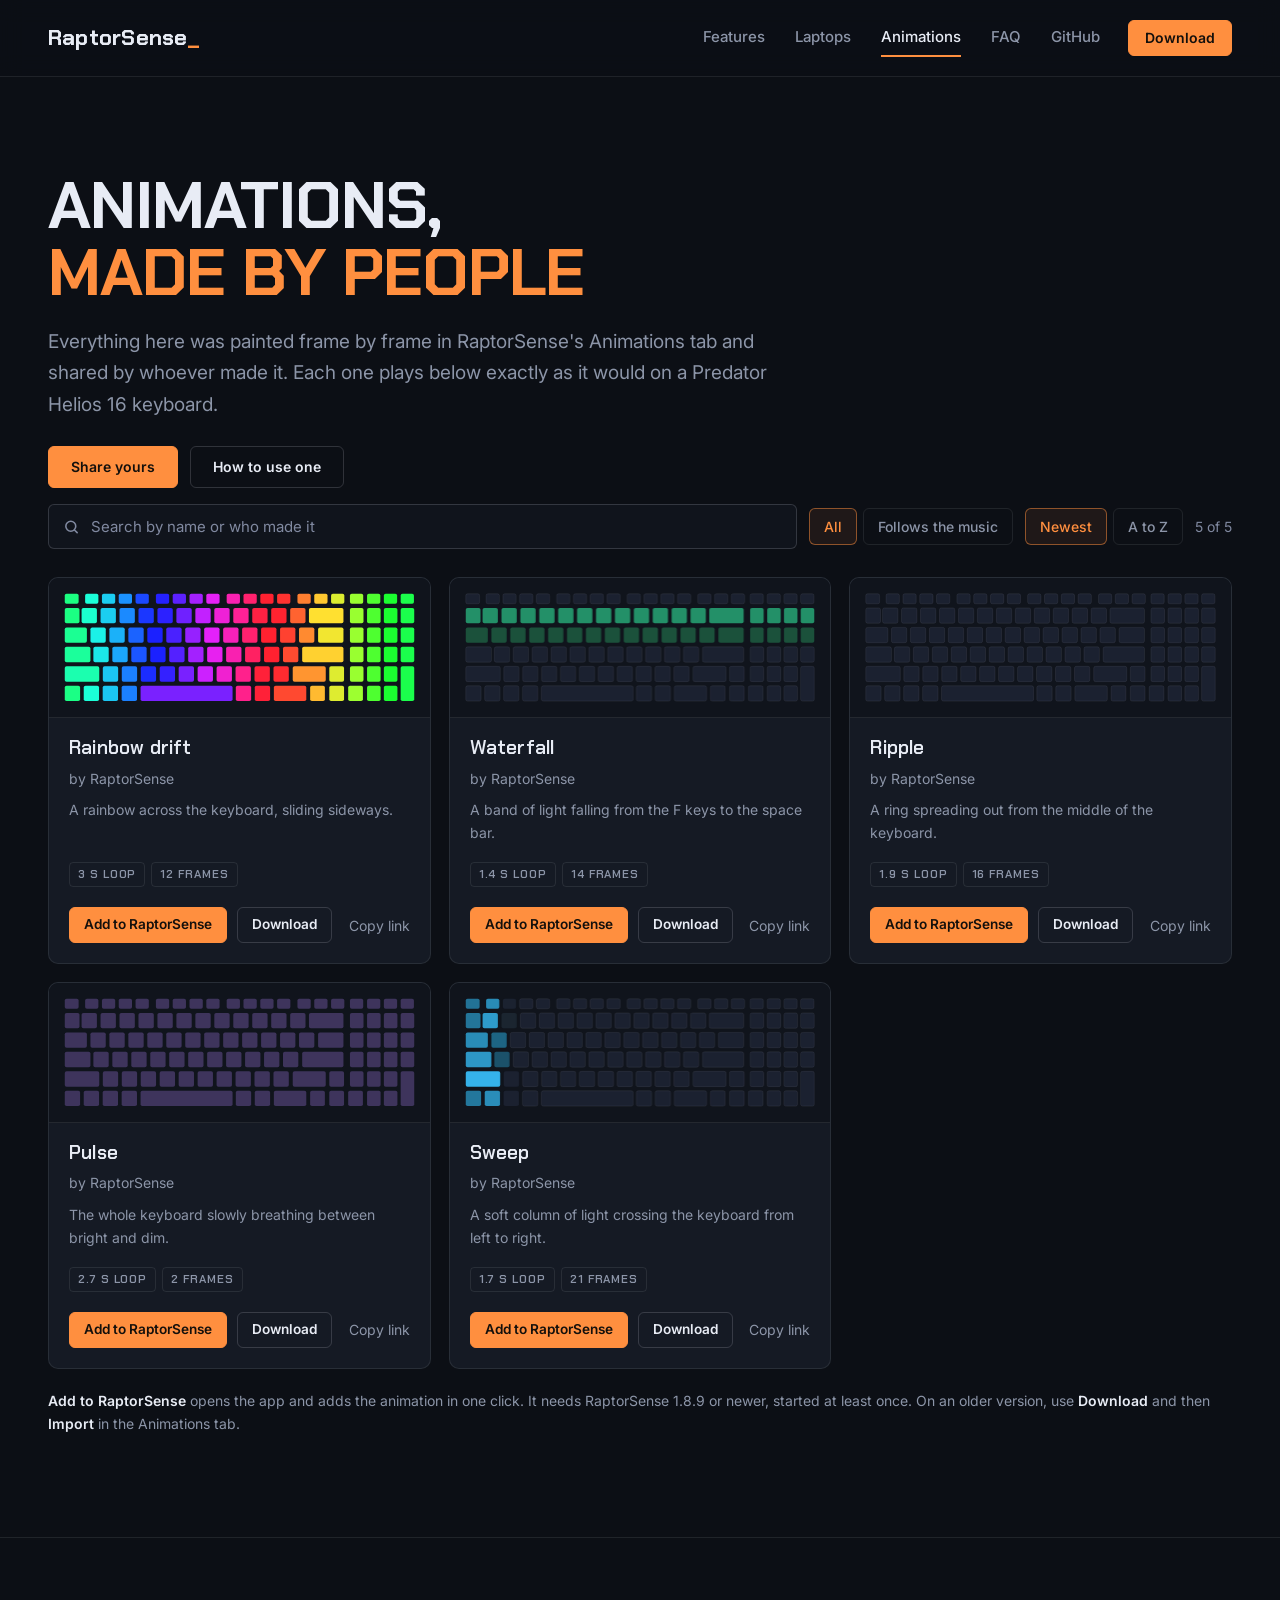
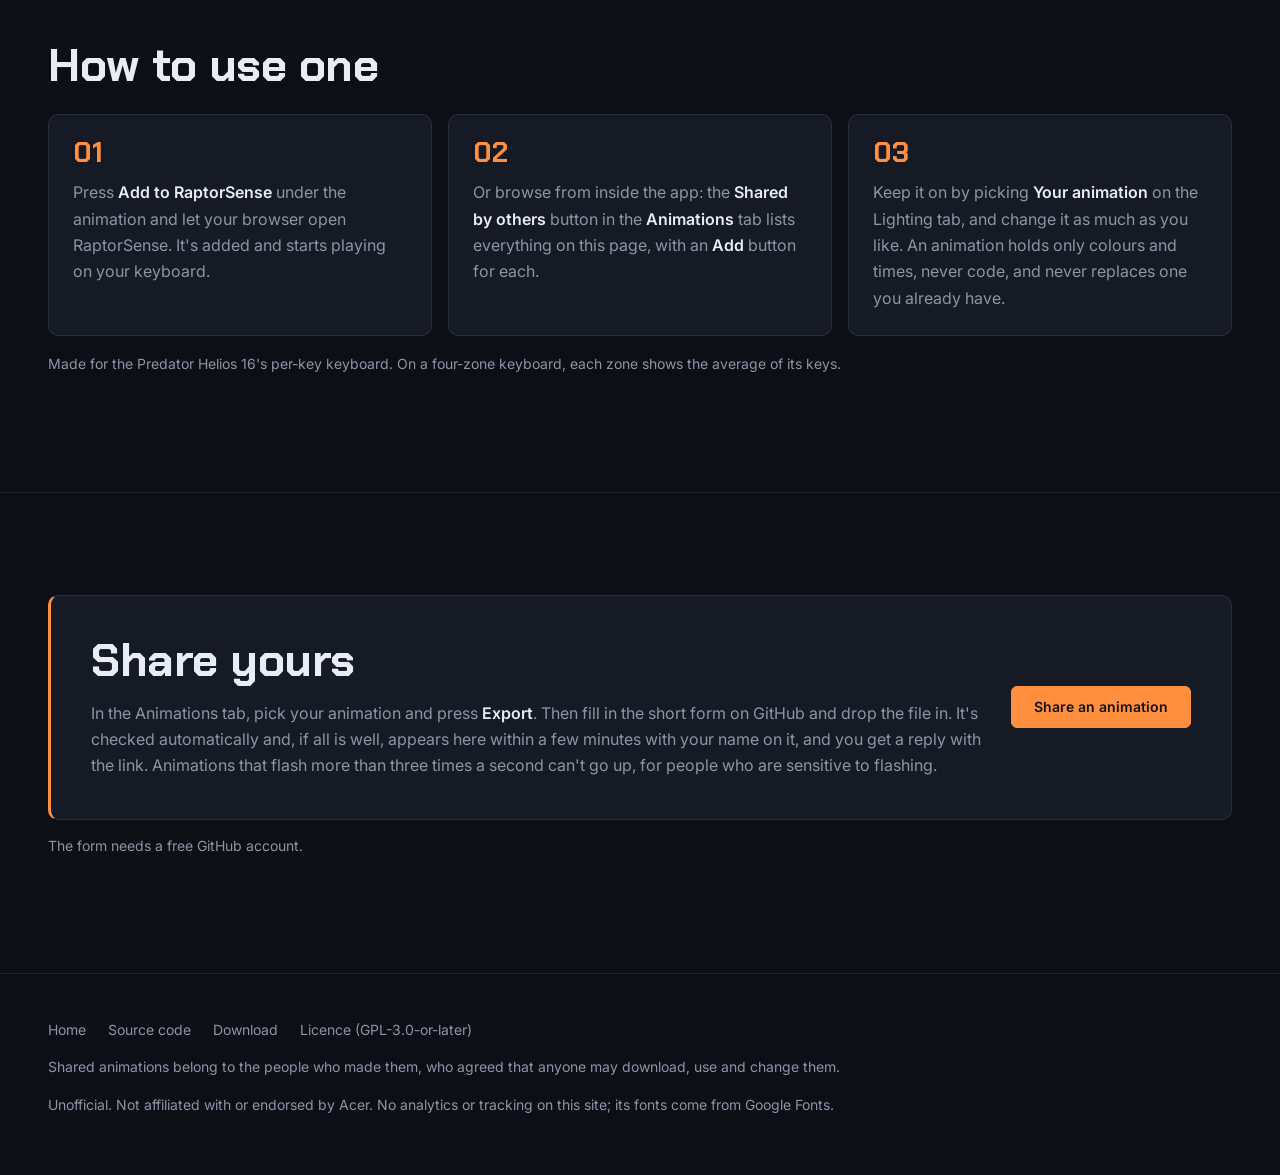
==== commit 5247f6cf: "Website: check your laptop, 1.9, and a much lighter demo - "Will it work on my laptop?" takes a mode" ====
--- a/site/animations.html
+++ b/site/animations.html
@@ -5,9 +5,13 @@
   <meta name="viewport" content="width=device-width, initial-scale=1">
   <title>Animations · RaptorSense</title>
   <meta name="description" content="Keyboard animations made with RaptorSense's animation builder and shared by the people who made them. Watch them play, download one, and share your own.">
+  <link rel="canonical" href="https://aaronkp.tech/RaptorSense/animations.html">
+  <meta property="og:type" content="website">
+  <meta property="og:url" content="https://aaronkp.tech/RaptorSense/animations.html">
   <meta property="og:title" content="RaptorSense animations">
   <meta property="og:description" content="Keyboard animations made in RaptorSense, shared by the people who made them.">
   <meta property="og:image" content="https://aaronparayil.github.io/RaptorSense/media/animations.png">
+  <meta name="twitter:card" content="summary_large_image">
   <meta name="theme-color" content="#0c0f15">
   <link rel="icon" href="favicon.svg" type="image/svg+xml">
   <link rel="preconnect" href="https://fonts.googleapis.com">
@@ -22,10 +26,10 @@
       <a class="brand" href="./">RaptorSense</a>
       <nav class="nav" aria-label="Main">
         <a class="wide" href="./#features">Features</a>
-        <a class="wide" href="./#laptops">Laptops</a>
+        <a href="./#laptops">Laptops</a>
         <a href="animations.html" aria-current="page">Animations</a>
         <a class="wide" href="./#faq">FAQ</a>
-        <a href="https://github.com/aaronparayil/RaptorSense">GitHub</a>
+        <a class="mid" href="https://github.com/aaronparayil/RaptorSense">GitHub</a>
       </nav>
       <a class="btn primary" href="https://github.com/aaronparayil/RaptorSense/releases/latest">Download</a>
     </div>
@@ -74,10 +78,10 @@
         <h2 style="margin-bottom:24px">How to use one</h2>
         <ol class="steps">
           <li>Press <b>Add to RaptorSense</b> under the animation and let your browser open RaptorSense. It's added and starts playing on your keyboard.</li>
-          <li>Or browse from inside the app: the <b>Shared</b> button in the <b>Animations</b> tab lists everything on this page, with an <b>Add</b> button for each.</li>
+          <li>Or browse from inside the app: the <b>Shared by others</b> button in the <b>Animations</b> tab lists everything on this page, with an <b>Add</b> button for each.</li>
           <li>Keep it on by picking <b>Your animation</b> on the Lighting tab, and change it as much as you like. An animation holds only colours and times, never code, and never replaces one you already have.</li>
         </ol>
-        <p class="small" style="margin-top:16px">Made for the Predator Helios 16's per-key keyboard. On the Nitro's four zones, each zone shows the average of its keys.</p>
+        <p class="small" style="margin-top:16px">Made for the Predator Helios 16's per-key keyboard. On a four-zone keyboard, each zone shows the average of its keys.</p>
       </div>
     </section>
 
--- a/site/assets/style.css
+++ b/site/assets/style.css
@@ -9,7 +9,7 @@
   --line-2: rgba(232, 236, 245, 0.16);
   --text: #e8ecf5;
   --muted: #8c95a8;
-  --faint: #677085;
+  --faint: #8089a0;
   --accent: #ff8f3f;
   --accent-hi: #ffa866;
   --on-accent: #14100c;
@@ -39,7 +39,7 @@
 
 a { color: var(--accent); text-decoration: none; }
 a:hover { color: var(--accent-hi); text-decoration: underline; text-underline-offset: 3px; }
-img { max-width: 100%; display: block; }
+img, video { max-width: 100%; height: auto; display: block; }
 b, strong { color: var(--text); font-weight: 600; }
 code { font-family: var(--mono); font-size: 0.88em; background: var(--panel-2); border: 1px solid var(--line); padding: 0.1em 0.4em; border-radius: 4px; color: var(--text); }
 ::selection { background: var(--accent); color: var(--on-accent); }
@@ -70,6 +70,12 @@
   .nav .wide { display: none; }
   .top .btn { display: none; }
 }
+@media (max-width: 480px) {
+  .top .wrap { gap: 12px; }
+  .brand { font-size: 20px; }
+  .nav .mid { display: none; }
+}
+@media (max-width: 360px) { .nav { gap: 12px; } .nav a { font-size: 14px; } }
 
 /* Buttons: solid orange, or a quiet outline */
 .btn {
@@ -85,22 +91,24 @@
 .btn svg { width: 17px; height: 17px; }
 
 /* Type */
-.eyebrow { display: flex; flex-wrap: wrap; gap: 6px 18px; margin: 0 0 22px; padding: 0; list-style: none; }
+.eyebrow { display: flex; flex-wrap: wrap; gap: 6px 18px; margin: 0 0 18px; padding: 0; list-style: none; overflow: hidden; }
 .eyebrow li, .kicker { font: 600 13.6px/1.4 var(--font-head); letter-spacing: 0.12em; text-transform: uppercase; color: var(--muted); }
-.eyebrow li + li::before { content: "·"; margin-right: 18px; color: var(--faint); }
+/* The dot hangs in the gap before each item, so one that starts a line is clipped instead of leading it. */
+.eyebrow li { position: relative; }
+.eyebrow li::before { content: "·"; position: absolute; left: -12px; color: var(--faint); }
 .kicker { display: block; margin-bottom: 14px; }
-h1 { font: 700 clamp(40px, 6.4vw, 88px)/0.98 var(--font-head); letter-spacing: -0.015em; text-transform: uppercase; margin: 0 0 24px; max-width: 14ch; }
+h1 { font: 700 clamp(38px, 5.2vw, 68px)/1 var(--font-head); letter-spacing: -0.015em; text-transform: uppercase; margin: 0 0 20px; max-width: 26ch; text-wrap: balance; }
 h1 .grad, h2 .grad { color: var(--accent); }
 h2 { font: 700 clamp(30px, 3.6vw, 46px)/1.08 var(--font-head); letter-spacing: -0.01em; margin: 0 0 14px; }
 h3 { font: 600 19px/1.3 var(--font-head); margin: 0 0 8px; letter-spacing: 0.01em; }
-.lead { font-size: clamp(17px, 1.5vw, 19px); color: var(--muted); max-width: 60ch; margin: 0 0 32px; }
+.lead { font-size: clamp(17px, 1.5vw, 19px); color: var(--muted); max-width: 64ch; margin: 0 0 26px; }
 .actions { display: flex; flex-wrap: wrap; gap: 12px; align-items: center; }
 .small { font-size: 14px; color: var(--muted); }
 .hero .small { margin-top: 18px; }
 
 /* Hero */
-.hero { padding: clamp(56px, 9vw, 110px) 0 40px; }
-.hero .wrap { display: grid; gap: 48px; }
+.hero { padding: clamp(40px, 5vw, 64px) 0 40px; }
+.hero .wrap { display: grid; gap: 36px; }
 
 /* The keyboard stage, with the orange corner marks of the portfolio's photo */
 .stage {
@@ -114,9 +122,11 @@
 .stage canvas { width: 100%; height: auto; display: block; }
 .now-playing { display: flex; align-items: center; justify-content: space-between; gap: 12px; margin-top: 16px; font-size: 14px; color: var(--muted); }
 .now-playing a { color: var(--text); font-weight: 600; }
-.dots { display: flex; gap: 6px; }
-.dots button { width: 18px; height: 4px; padding: 0; border-radius: 2px; border: 0; background: var(--line-2); cursor: pointer; }
-.dots button[aria-current="true"] { background: var(--accent); }
+.dots { display: flex; gap: 2px; }
+/* The bar is thin; the button around it is big enough for a thumb. */
+.dots button { width: 24px; height: 28px; padding: 0; border: 0; background: none; cursor: pointer; display: grid; place-items: center; }
+.dots button::before { content: ""; width: 20px; height: 4px; border-radius: 2px; background: var(--line-2); }
+.dots button[aria-current="true"]::before { background: var(--accent); }
 
 /* Numbers */
 .stats { display: grid; grid-template-columns: repeat(4, 1fr); border-top: 1px solid var(--line); border-bottom: 1px solid var(--line); }
@@ -139,7 +149,8 @@
 
 .shot { margin: 0; border-radius: var(--radius); border: 1px solid var(--line); overflow: hidden; background: var(--panel); }
 .shot figcaption { padding: 12px 16px; font-size: 14px; color: var(--muted); border-top: 1px solid var(--line); }
-.media-pair { display: grid; grid-template-columns: 1.55fr 1fr; gap: 20px; align-items: start; }
+.media-pair { display: grid; grid-template-columns: 1.95fr 1fr; gap: 20px; align-items: start; }
+.shot video { width: 100%; background: var(--bg); }
 @media (max-width: 860px) { .media-pair { grid-template-columns: 1fr; } }
 
 .grid { display: grid; gap: 1px; grid-template-columns: repeat(auto-fill, minmax(320px, 1fr)); background: var(--line); border: 1px solid var(--line); border-radius: var(--radius); overflow: hidden; }
@@ -161,8 +172,34 @@
 td:first-child { color: var(--text); font-weight: 500; white-space: nowrap; }
 .yes { color: var(--ok); }
 .no { color: var(--faint); }
-.split { display: grid; grid-template-columns: 1fr 1fr; gap: 16px; margin-top: 16px; }
-@media (max-width: 780px) { .split { grid-template-columns: 1fr; } }
+.split { display: grid; grid-template-columns: repeat(auto-fit, minmax(280px, 1fr)); gap: 16px; margin-top: 16px; }
+#preysense { scroll-margin-top: 100px; }
+
+/* Which laptops */
+.finder { border: 1px solid var(--line); border-left: 3px solid var(--accent); border-radius: var(--radius); background: var(--panel); padding: clamp(20px, 3vw, 30px); margin-bottom: 16px; }
+.finder[hidden] { display: none; }
+.finder label { display: block; font: 600 16px/1.3 var(--font-head); margin-bottom: 10px; }
+.finder-row { display: flex; gap: 10px; flex-wrap: wrap; max-width: 560px; }
+.finder input { flex: 1 1 220px; min-width: 0; padding: 12px 16px; border-radius: var(--radius-s); border: 1px solid var(--line-2); background: var(--bg-alt); color: var(--text); font: 16px var(--font-body); }
+.finder input:focus { outline: none; border-color: var(--accent); }
+.finder input::placeholder { color: var(--faint); }
+.finder .small { margin: 10px 0 0; overflow-wrap: anywhere; }
+.finder-result { color: var(--muted); }
+.finder-result:not(:empty) { margin-top: 18px; padding-top: 18px; border-top: 1px solid var(--line); }
+.finder-result h4 { margin: 0 0 6px; font: 600 19px/1.3 var(--font-head); color: var(--text); }
+.finder-result p { margin: 0 0 14px; max-width: 70ch; }
+.finder-result p:last-child { margin-bottom: 0; }
+.models { display: grid; gap: 1px; grid-template-columns: repeat(auto-fit, minmax(255px, 1fr)); background: var(--line); border: 1px solid var(--line); border-radius: var(--radius); overflow: hidden; }
+.models .card { border-radius: 0; padding: 24px; }
+.models h3 { display: flex; align-items: center; gap: 10px; font-size: 17px; }
+.models ul { list-style: none; margin: 14px 0 0; padding: 0; font-size: 14.5px; color: var(--muted); }
+.models li { padding: 4px 8px; margin: 0 -8px; border-radius: 4px; display: flex; justify-content: space-between; gap: 12px; }
+.models li b { white-space: nowrap; font-weight: 500; }
+.models li.hit { background: rgba(255, 143, 63, 0.14); color: var(--text); }
+.dot { width: 9px; height: 9px; border-radius: 50%; background: var(--faint); flex: none; }
+.dot.ok { background: var(--ok); }
+.dot.try { background: var(--accent); }
+.sub { margin: 36px 0 14px; }
 
 /* FAQ */
 .faq { display: grid; max-width: 880px; border-top: 1px solid var(--line); }
@@ -219,6 +256,8 @@
 .tag.music { color: var(--accent); border-color: rgba(255, 143, 63, 0.4); }
 .anim .foot { display: flex; flex-wrap: wrap; align-items: center; gap: 8px 10px; padding-top: 14px; }
 .anim .btn { padding: 10px 14px; font-size: 13.6px; }
+.anim .hint { font-size: 13.5px; color: var(--muted); margin: 10px 0 0; overflow-wrap: anywhere; }
+.anim .hint:empty { display: none; }
 .link-btn { background: none; border: 0; color: var(--muted); font: 14px var(--font-body); cursor: pointer; padding: 6px 0; margin-left: auto; }
 .link-btn:hover { color: var(--text); }
 .empty { padding: 48px; text-align: center; color: var(--muted); border: 1px dashed var(--line-2); border-radius: var(--radius); }
